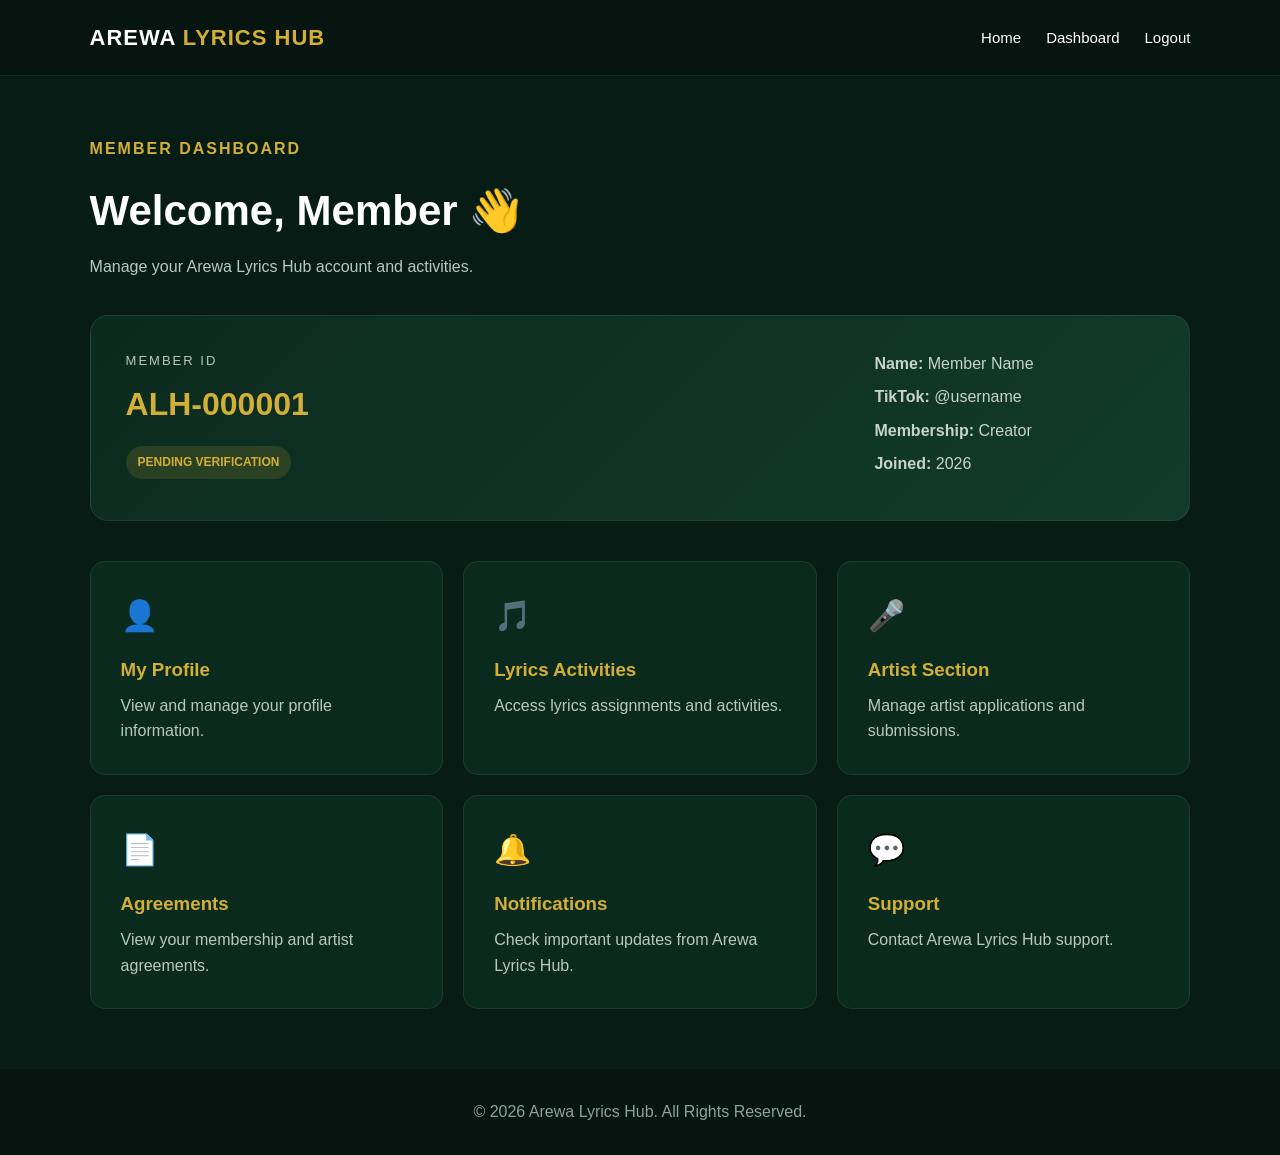
==== dashboard.html @ 9dd19de3 "Create dashboard.html for member dashboard layout This HTML file represents the structure of the mem" ====
<!DOCTYPE html>
<html lang="en">
<head>
    <meta charset="UTF-8">
    <meta name="viewport" content="width=device-width, initial-scale=1.0">
    <title>Dashboard | Arewa Lyrics Hub</title>
    <link rel="stylesheet" href="assets/css/style.css">
</head>

<body>

<header class="navbar">
    <div class="logo">AREWA <span>LYRICS HUB</span></div>

    <nav>
        <a href="index.html">Home</a>
        <a href="dashboard.html">Dashboard</a>
        <a href="login.html">Logout</a>
    </nav>
</header>

<main class="dashboard">

    <section class="dashboard-header">
        <div>
            <p class="tagline">MEMBER DASHBOARD</p>
            <h1>Welcome, Member 👋</h1>
            <p>Manage your Arewa Lyrics Hub account and activities.</p>
        </div>
    </section>

    <section class="member-card">

        <div class="member-info">
            <p>MEMBER ID</p>
            <h2>ALH-000001</h2>

            <span class="status">PENDING VERIFICATION</span>
        </div>

        <div class="member-details">
            <p><strong>Name:</strong> Member Name</p>
            <p><strong>TikTok:</strong> @username</p>
            <p><strong>Membership:</strong> Creator</p>
            <p><strong>Joined:</strong> 2026</p>
        </div>

    </section>

    <section class="dashboard-grid">

        <a href="#" class="dashboard-card">
            <div class="icon">👤</div>
            <h3>My Profile</h3>
            <p>View and manage your profile information.</p>
        </a>

        <a href="#" class="dashboard-card">
            <div class="icon">🎵</div>
            <h3>Lyrics Activities</h3>
            <p>Access lyrics assignments and activities.</p>
        </a>

        <a href="#" class="dashboard-card">
            <div class="icon">🎤</div>
            <h3>Artist Section</h3>
            <p>Manage artist applications and submissions.</p>
        </a>

        <a href="#" class="dashboard-card">
            <div class="icon">📄</div>
            <h3>Agreements</h3>
            <p>View your membership and artist agreements.</p>
        </a>

        <a href="#" class="dashboard-card">
            <div class="icon">🔔</div>
            <h3>Notifications</h3>
            <p>Check important updates from Arewa Lyrics Hub.</p>
        </a>

        <a href="#" class="dashboard-card">
            <div class="icon">💬</div>
            <h3>Support</h3>
            <p>Contact Arewa Lyrics Hub support.</p>
        </a>

    </section>

</main>

<footer>
    <p>© 2026 Arewa Lyrics Hub. All Rights Reserved.</p>
</footer>

</body>
</html>
---- assets/css/style.css ----
* {
    margin: 0;
    padding: 0;
    box-sizing: border-box;
}

html {
    scroll-behavior: smooth;
}

body {
    font-family: Arial, sans-serif;
    background: #071c14;
    color: #ffffff;
    line-height: 1.6;
}

/* NAVBAR */

.navbar {
    width: 100%;
    padding: 20px 7%;
    display: flex;
    justify-content: space-between;
    align-items: center;
    background: #06150f;
    border-bottom: 1px solid rgba(255,255,255,0.08);
    position: sticky;
    top: 0;
    z-index: 1000;
}

.logo {
    font-size: 22px;
    font-weight: 800;
    letter-spacing: 1px;
}

.logo span {
    color: #d4af37;
}

nav {
    display: flex;
    gap: 25px;
}

nav a {
    color: #ffffff;
    text-decoration: none;
    font-size: 15px;
    transition: 0.3s;
}

nav a:hover {
    color: #d4af37;
}

/* HERO */

.hero {
    min-height: 85vh;
    display: flex;
    align-items: center;
    padding: 80px 7%;
    background:
        linear-gradient(rgba(4,25,17,0.85), rgba(4,25,17,0.95)),
        radial-gradient(circle at top right, #145c3b, #071c14 55%);
}

.hero-content {
    max-width: 800px;
}

.tagline {
    color: #d4af37;
    font-weight: bold;
    letter-spacing: 2px;
    margin-bottom: 15px;
}

.hero h1 {
    font-size: clamp(42px, 7vw, 78px);
    line-height: 1.05;
    margin-bottom: 25px;
}

.hero h1 span {
    color: #d4af37;
}

.hero p {
    max-width: 650px;
    color: #c7d3ce;
    font-size: 18px;
}

.hero-buttons {
    display: flex;
    gap: 15px;
    margin-top: 35px;
    flex-wrap: wrap;
}

/* BUTTONS */

.btn {
    display: inline-block;
    padding: 14px 25px;
    border-radius: 8px;
    text-decoration: none;
    font-weight: bold;
    transition: 0.3s;
}

.primary {
    background: #d4af37;
    color: #071c14;
}

.primary:hover {
    transform: translateY(-3px);
    opacity: 0.9;
}

.secondary {
    border: 1px solid #d4af37;
    color: #ffffff;
}

.secondary:hover {
    background: #d4af37;
    color: #071c14;
}

/* SECTIONS */

.section {
    padding: 90px 7%;
    text-align: center;
}

.section h2,
.cta h2 {
    font-size: 38px;
    margin-bottom: 20px;
}

.section > p {
    max-width: 750px;
    margin: auto;
    color: #b9c8c1;
}

/* CARDS */

.cards {
    margin-top: 45px;
    display: grid;
    grid-template-columns: repeat(3, 1fr);
    gap: 20px;
}

.card {
    padding: 30px;
    background: #0b2a1e;
    border: 1px solid rgba(255,255,255,0.08);
    border-radius: 15px;
    text-align: left;
    transition: 0.3s;
}

.card:hover {
    transform: translateY(-7px);
    border-color: #d4af37;
}

.card h3 {
    color: #d4af37;
    margin-bottom: 10px;
}

.card p {
    color: #b9c8c1;
}

/* CTA */

.cta {
    padding: 90px 7%;
    text-align: center;
    background: #0b2a1e;
}

.cta p {
    color: #c7d3ce;
    margin-bottom: 30px;
}

/* FOOTER */

footer {
    padding: 30px 7%;
    text-align: center;
    background: #06150f;
    color: #8fa39a;
}

/* MOBILE */

@media (max-width: 800px) {

    .navbar {
        flex-direction: column;
        gap: 15px;
    }

    nav {
        gap: 15px;
        flex-wrap: wrap;
        justify-content: center;
    }

    .hero {
        min-height: 75vh;
        padding: 60px 7%;
    }

    .hero h1 {
        font-size: 45px;
    }

    .cards {
        grid-template-columns: 1fr;
    }

    .section h2,
    .cta h2 {
        font-size: 30px;
    }
  }
/* AUTH PAGES */

.auth-page {
    min-height: 80vh;
    padding: 70px 20px;
    display: flex;
    justify-content: center;
    align-items: center;
}

.auth-box {
    width: 100%;
    max-width: 500px;
    padding: 40px;
    background: #0b2a1e;
    border: 1px solid rgba(255,255,255,0.08);
    border-radius: 18px;
    box-shadow: 0 20px 60px rgba(0,0,0,0.25);
}

.auth-box h1 {
    font-size: 38px;
    margin-bottom: 10px;
}

.auth-box > p:not(.tagline) {
    color: #b9c8c1;
    margin-bottom: 25px;
}

.auth-box form {
    display: flex;
    flex-direction: column;
    gap: 10px;
}

.auth-box label {
    margin-top: 8px;
    font-weight: bold;
}

.auth-box input {
    width: 100%;
    padding: 14px;
    border-radius: 8px;
    border: 1px solid rgba(255,255,255,0.15);
    background: #06150f;
    color: white;
    outline: none;
}

.auth-box input:focus {
    border-color: #d4af37;
}

.auth-box button {
    border: none;
    cursor: pointer;
    margin-top: 15px;
    font-size: 16px;
}

.auth-link {
    text-align: center;
    margin-top: 25px;
}

.auth-link a {
    color: #d4af37;
    text-decoration: none;
    font-weight: bold;
}
/* DASHBOARD */

.dashboard {
    padding: 60px 7%;
    min-height: 80vh;
}

.dashboard-header {
    margin-bottom: 35px;
}

.dashboard-header h1 {
    font-size: 42px;
    margin-bottom: 10px;
}

.dashboard-header p:not(.tagline) {
    color: #b9c8c1;
}

/* MEMBER CARD */

.member-card {
    background: linear-gradient(135deg, #0b2a1e, #123b2b);
    padding: 35px;
    border-radius: 18px;
    display: flex;
    justify-content: space-between;
    gap: 30px;
    margin-bottom: 40px;
    border: 1px solid rgba(255,255,255,0.08);
}

.member-info p {
    color: #b9c8c1;
    font-size: 13px;
    letter-spacing: 2px;
}

.member-info h2 {
    color: #d4af37;
    font-size: 32px;
    margin: 8px 0 15px;
}

.status {
    display: inline-block;
    padding: 7px 12px;
    border-radius: 20px;
    background: rgba(212,175,55,0.15);
    color: #d4af37;
    font-size: 12px;
    font-weight: bold;
}

.member-details {
    min-width: 280px;
}

.member-details p {
    margin-bottom: 8px;
    color: #c7d3ce;
}

/* DASHBOARD CARDS */

.dashboard-grid {
    display: grid;
    grid-template-columns: repeat(3, 1fr);
    gap: 20px;
}

.dashboard-card {
    text-decoration: none;
    color: white;
    background: #0b2a1e;
    padding: 30px;
    border-radius: 15px;
    border: 1px solid rgba(255,255,255,0.08);
    transition: 0.3s;
}

.dashboard-card:hover {
    transform: translateY(-6px);
    border-color: #d4af37;
}

.dashboard-card .icon {
    font-size: 30px;
    margin-bottom: 15px;
}

.dashboard-card h3 {
    color: #d4af37;
    margin-bottom: 8px;
}

.dashboard-card p {
    color: #b9c8c1;
}

/* MOBILE */

@media (max-width: 800px) {

    .member-card {
        flex-direction: column;
    }

    .dashboard-grid {
        grid-template-columns: 1fr;
    }

    .dashboard-header h1 {
        font-size: 32px;
    }
}
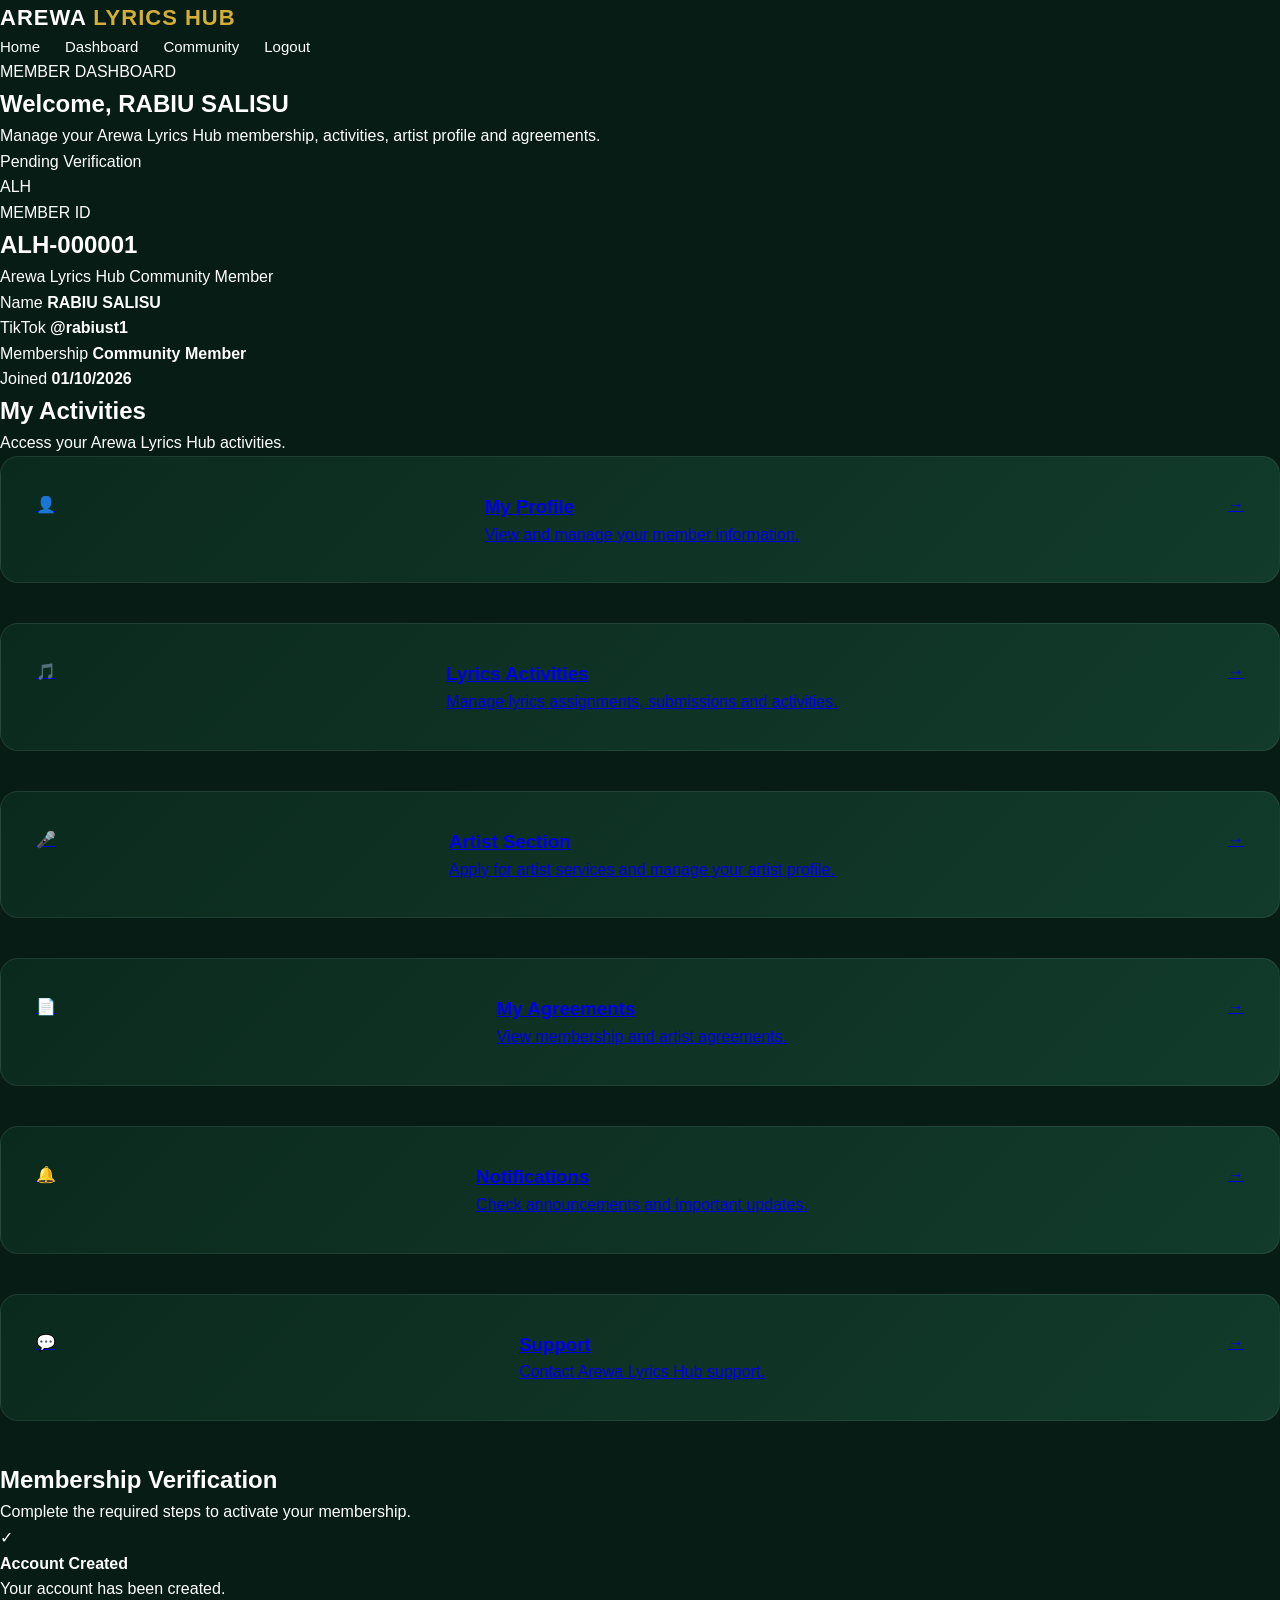
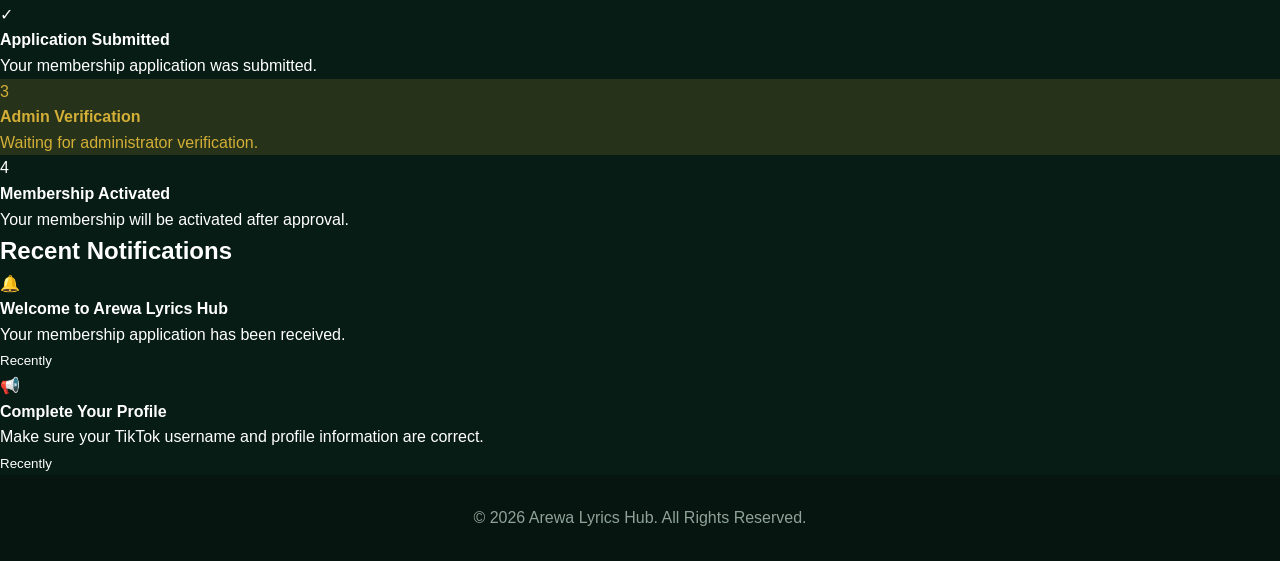
==== commit 90fc2e3a: "Update dashboard title and structure for members" ====
--- a/dashboard.html
+++ b/dashboard.html
@@ -3,95 +3,479 @@
 <head>
     <meta charset="UTF-8">
     <meta name="viewport" content="width=device-width, initial-scale=1.0">
-    <title>Dashboard | Arewa Lyrics Hub</title>
+
+    <title>Member Dashboard | Arewa Lyrics Hub</title>
+
     <link rel="stylesheet" href="assets/css/style.css">
 </head>
 
 <body>
 
-<header class="navbar">
-    <div class="logo">AREWA <span>LYRICS HUB</span></div>
-
-    <nav>
-        <a href="index.html">Home</a>
-        <a href="dashboard.html">Dashboard</a>
-        <a href="login.html">Logout</a>
-    </nav>
-</header>
-
-<main class="dashboard">
-
-    <section class="dashboard-header">
-        <div>
-            <p class="tagline">MEMBER DASHBOARD</p>
-            <h1>Welcome, Member 👋</h1>
-            <p>Manage your Arewa Lyrics Hub account and activities.</p>
+    <!-- HEADER -->
+    <header class="member-header">
+
+        <div class="container">
+
+            <div class="member-nav">
+
+                <div class="logo">
+                    AREWA <span>LYRICS HUB</span>
+                </div>
+
+                <nav>
+                    <a href="index.html">Home</a>
+                    <a href="dashboard.html" class="active">Dashboard</a>
+                    <a href="index.html">Community</a>
+                    <a href="login.html">Logout</a>
+                </nav>
+
+            </div>
+
         </div>
-    </section>
-
-    <section class="member-card">
-
-        <div class="member-info">
-            <p>MEMBER ID</p>
-            <h2>ALH-000001</h2>
-
-            <span class="status">PENDING VERIFICATION</span>
+
+    </header>
+
+
+    <!-- MAIN -->
+    <main class="member-dashboard">
+
+        <div class="container">
+
+            <!-- WELCOME -->
+            <section class="member-welcome">
+
+                <div>
+                    <p class="welcome-label">
+                        MEMBER DASHBOARD
+                    </p>
+
+                    <h1>
+                        Welcome, RABIU SALISU
+                    </h1>
+
+                    <p>
+                        Manage your Arewa Lyrics Hub membership,
+                        activities, artist profile and agreements.
+                    </p>
+                </div>
+
+                <div class="member-status">
+                    <span></span>
+                    Pending Verification
+                </div>
+
+            </section>
+
+
+            <!-- MEMBER ID CARD -->
+            <section class="member-profile-card">
+
+                <div class="profile-main">
+
+                    <div class="profile-icon">
+                        ALH
+                    </div>
+
+                    <div>
+
+                        <p class="profile-label">
+                            MEMBER ID
+                        </p>
+
+                        <h2>
+                            ALH-000001
+                        </h2>
+
+                        <p>
+                            Arewa Lyrics Hub Community Member
+                        </p>
+
+                    </div>
+
+                </div>
+
+
+                <div class="profile-details">
+
+                    <div>
+                        <span>Name</span>
+                        <strong>RABIU SALISU</strong>
+                    </div>
+
+                    <div>
+                        <span>TikTok</span>
+                        <strong>@rabiust1</strong>
+                    </div>
+
+                    <div>
+                        <span>Membership</span>
+                        <strong>Community Member</strong>
+                    </div>
+
+                    <div>
+                        <span>Joined</span>
+                        <strong>01/10/2026</strong>
+                    </div>
+
+                </div>
+
+            </section>
+
+
+            <!-- DASHBOARD CARDS -->
+            <section class="member-section">
+
+                <div class="member-section-title">
+
+                    <h2>
+                        My Activities
+                    </h2>
+
+                    <p>
+                        Access your Arewa Lyrics Hub activities.
+                    </p>
+
+                </div>
+
+
+                <div class="member-card-grid">
+
+
+                    <!-- PROFILE -->
+                    <a href="#profile" class="member-card">
+
+                        <div class="member-card-icon">
+                            👤
+                        </div>
+
+                        <div>
+                            <h3>
+                                My Profile
+                            </h3>
+
+                            <p>
+                                View and manage your member information.
+                            </p>
+                        </div>
+
+                        <span>
+                            →
+                        </span>
+
+                    </a>
+
+
+                    <!-- LYRICS -->
+                    <a href="#lyrics" class="member-card">
+
+                        <div class="member-card-icon">
+                            🎵
+                        </div>
+
+                        <div>
+                            <h3>
+                                Lyrics Activities
+                            </h3>
+
+                            <p>
+                                Manage lyrics assignments, submissions and activities.
+                            </p>
+                        </div>
+
+                        <span>
+                            →
+                        </span>
+
+                    </a>
+
+
+                    <!-- ARTIST -->
+                    <a href="#artist" class="member-card">
+
+                        <div class="member-card-icon">
+                            🎤
+                        </div>
+
+                        <div>
+                            <h3>
+                                Artist Section
+                            </h3>
+
+                            <p>
+                                Apply for artist services and manage your artist profile.
+                            </p>
+                        </div>
+
+                        <span>
+                            →
+                        </span>
+
+                    </a>
+
+
+                    <!-- AGREEMENTS -->
+                    <a href="#agreements" class="member-card">
+
+                        <div class="member-card-icon">
+                            📄
+                        </div>
+
+                        <div>
+                            <h3>
+                                My Agreements
+                            </h3>
+
+                            <p>
+                                View membership and artist agreements.
+                            </p>
+                        </div>
+
+                        <span>
+                            →
+                        </span>
+
+                    </a>
+
+
+                    <!-- NOTIFICATIONS -->
+                    <a href="#notifications" class="member-card">
+
+                        <div class="member-card-icon">
+                            🔔
+                        </div>
+
+                        <div>
+                            <h3>
+                                Notifications
+                            </h3>
+
+                            <p>
+                                Check announcements and important updates.
+                            </p>
+                        </div>
+
+                        <span>
+                            →
+                        </span>
+
+                    </a>
+
+
+                    <!-- SUPPORT -->
+                    <a href="#support" class="member-card">
+
+                        <div class="member-card-icon">
+                            💬
+                        </div>
+
+                        <div>
+                            <h3>
+                                Support
+                            </h3>
+
+                            <p>
+                                Contact Arewa Lyrics Hub support.
+                            </p>
+                        </div>
+
+                        <span>
+                            →
+                        </span>
+
+                    </a>
+
+                </div>
+
+            </section>
+
+
+            <!-- MEMBERSHIP PROGRESS -->
+            <section class="member-section">
+
+                <div class="member-section-title">
+
+                    <h2>
+                        Membership Verification
+                    </h2>
+
+                    <p>
+                        Complete the required steps to activate your membership.
+                    </p>
+
+                </div>
+
+
+                <div class="verification-card">
+
+                    <div class="verification-step completed">
+
+                        <div class="step-number">
+                            ✓
+                        </div>
+
+                        <div>
+                            <strong>
+                                Account Created
+                            </strong>
+
+                            <p>
+                                Your account has been created.
+                            </p>
+                        </div>
+
+                    </div>
+
+
+                    <div class="verification-line"></div>
+
+
+                    <div class="verification-step completed">
+
+                        <div class="step-number">
+                            ✓
+                        </div>
+
+                        <div>
+                            <strong>
+                                Application Submitted
+                            </strong>
+
+                            <p>
+                                Your membership application was submitted.
+                            </p>
+                        </div>
+
+                    </div>
+
+
+                    <div class="verification-line"></div>
+
+
+                    <div class="verification-step pending">
+
+                        <div class="step-number">
+                            3
+                        </div>
+
+                        <div>
+                            <strong>
+                                Admin Verification
+                            </strong>
+
+                            <p>
+                                Waiting for administrator verification.
+                            </p>
+                        </div>
+
+                    </div>
+
+
+                    <div class="verification-line"></div>
+
+
+                    <div class="verification-step">
+
+                        <div class="step-number">
+                            4
+                        </div>
+
+                        <div>
+                            <strong>
+                                Membership Activated
+                            </strong>
+
+                            <p>
+                                Your membership will be activated after approval.
+                            </p>
+                        </div>
+
+                    </div>
+
+                </div>
+
+            </section>
+
+
+            <!-- NOTIFICATIONS -->
+            <section class="member-section">
+
+                <div class="member-section-title">
+
+                    <h2>
+                        Recent Notifications
+                    </h2>
+
+                </div>
+
+
+                <div class="member-notification">
+
+                    <div class="notification-icon">
+                        🔔
+                    </div>
+
+                    <div>
+
+                        <strong>
+                            Welcome to Arewa Lyrics Hub
+                        </strong>
+
+                        <p>
+                            Your membership application has been received.
+                        </p>
+
+                        <small>
+                            Recently
+                        </small>
+
+                    </div>
+
+                </div>
+
+
+                <div class="member-notification">
+
+                    <div class="notification-icon">
+                        📢
+                    </div>
+
+                    <div>
+
+                        <strong>
+                            Complete Your Profile
+                        </strong>
+
+                        <p>
+                            Make sure your TikTok username and profile information are correct.
+                        </p>
+
+                        <small>
+                            Recently
+                        </small>
+
+                    </div>
+
+                </div>
+
+            </section>
+
         </div>
 
-        <div class="member-details">
-            <p><strong>Name:</strong> Member Name</p>
-            <p><strong>TikTok:</strong> @username</p>
-            <p><strong>Membership:</strong> Creator</p>
-            <p><strong>Joined:</strong> 2026</p>
+    </main>
+
+
+    <!-- FOOTER -->
+    <footer class="footer">
+
+        <div class="container">
+
+            <p>
+                © 2026 Arewa Lyrics Hub. All Rights Reserved.
+            </p>
+
         </div>
 
-    </section>
-
-    <section class="dashboard-grid">
-
-        <a href="#" class="dashboard-card">
-            <div class="icon">👤</div>
-            <h3>My Profile</h3>
-            <p>View and manage your profile information.</p>
-        </a>
-
-        <a href="#" class="dashboard-card">
-            <div class="icon">🎵</div>
-            <h3>Lyrics Activities</h3>
-            <p>Access lyrics assignments and activities.</p>
-        </a>
-
-        <a href="#" class="dashboard-card">
-            <div class="icon">🎤</div>
-            <h3>Artist Section</h3>
-            <p>Manage artist applications and submissions.</p>
-        </a>
-
-        <a href="#" class="dashboard-card">
-            <div class="icon">📄</div>
-            <h3>Agreements</h3>
-            <p>View your membership and artist agreements.</p>
-        </a>
-
-        <a href="#" class="dashboard-card">
-            <div class="icon">🔔</div>
-            <h3>Notifications</h3>
-            <p>Check important updates from Arewa Lyrics Hub.</p>
-        </a>
-
-        <a href="#" class="dashboard-card">
-            <div class="icon">💬</div>
-            <h3>Support</h3>
-            <p>Contact Arewa Lyrics Hub support.</p>
-        </a>
-
-    </section>
-
-</main>
-
-<footer>
-    <p>© 2026 Arewa Lyrics Hub. All Rights Reserved.</p>
-</footer>
+    </footer>
 
 </body>
 </html>
--- a/assets/css/style.css
+++ b/assets/css/style.css
@@ -428,3 +428,788 @@
         font-size: 32px;
     }
 }
+/* MEMBERS MANAGEMENT */
+
+.member-tools {
+    display: flex;
+    gap: 12px;
+    margin-bottom: 30px;
+    flex-wrap: wrap;
+}
+
+.member-tools input {
+    flex: 1;
+    min-width: 250px;
+    padding: 14px;
+    border-radius: 8px;
+    border: 1px solid rgba(255,255,255,0.15);
+    background: #06150f;
+    color: white;
+    outline: none;
+}
+
+.member-tools input:focus {
+    border-color: #d4af37;
+}
+
+.members-table {
+    width: 100%;
+    overflow-x: auto;
+    background: #0b2a1e;
+    border-radius: 15px;
+    border: 1px solid rgba(255,255,255,0.08);
+}
+
+.members-table table {
+    width: 100%;
+    min-width: 900px;
+    border-collapse: collapse;
+}
+
+.members-table th,
+.members-table td {
+    padding: 18px;
+    text-align: left;
+    border-bottom: 1px solid rgba(255,255,255,0.08);
+}
+
+.members-table th {
+    color: #d4af37;
+    font-size: 14px;
+}
+
+.members-table td {
+    color: #c7d3ce;
+}
+
+.table-status {
+    display: inline-block;
+    padding: 5px 10px;
+    border-radius: 20px;
+    font-size: 12px;
+    font-weight: bold;
+}
+
+.pending {
+    background: rgba(212,175,55,0.15);
+    color: #d4af37;
+}
+
+.verified {
+    background: rgba(0,180,100,0.15);
+    color: #4ddc91;
+}
+
+.small-btn {
+    padding: 7px 14px;
+    border: 1px solid #d4af37;
+    border-radius: 6px;
+    background: transparent;
+    color: #d4af37;
+    cursor: pointer;
+}
+
+.small-btn:hover {
+    background: #d4af37;
+    color: #071c14;
+}
+/* ARTIST MANAGEMENT */
+
+.artist-types {
+    display: grid;
+    grid-template-columns: repeat(3, 1fr);
+    gap: 20px;
+    margin-bottom: 40px;
+}
+
+.artist-type-card {
+    background: #0b2a1e;
+    padding: 25px;
+    border-radius: 15px;
+    border: 1px solid rgba(255,255,255,0.08);
+}
+
+.artist-type-card span {
+    display: inline-block;
+    color: #d4af37;
+    font-size: 13px;
+    font-weight: bold;
+    letter-spacing: 1px;
+    margin-bottom: 12px;
+}
+
+.artist-type-card h3 {
+    margin-bottom: 10px;
+}
+
+.artist-type-card p {
+    color: #b9c8c1;
+}
+
+@media (max-width: 800px) {
+
+    .artist-types {
+        grid-template-columns: 1fr;
+    }
+
+}
+/* =========================================
+   AREWA LYRICS HUB
+   ADMIN PANEL STYLES
+========================================= */
+
+
+/* ADMIN HEADER */
+.admin-header {
+    background: #063d2b;
+    border-bottom: 1px solid rgba(255, 193, 7, 0.25);
+    position: sticky;
+    top: 0;
+    z-index: 1000;
+}
+
+.admin-nav {
+    min-height: 75px;
+    display: flex;
+    align-items: center;
+    justify-content: space-between;
+    gap: 20px;
+}
+
+.admin-nav .logo {
+    color: #ffffff;
+    font-size: 20px;
+    font-weight: 800;
+    letter-spacing: 1px;
+}
+
+.admin-nav .logo span {
+    color: #f4c430;
+}
+
+.admin-title {
+    color: #f4c430;
+    font-size: 14px;
+    font-weight: 700;
+    letter-spacing: 1.5px;
+}
+
+.admin-home {
+    color: #ffffff;
+    text-decoration: none;
+    border: 1px solid rgba(255,255,255,0.25);
+    padding: 9px 16px;
+    border-radius: 7px;
+    transition: 0.3s;
+}
+
+.admin-home:hover {
+    background: #f4c430;
+    color: #063d2b;
+}
+
+
+/* ADMIN DASHBOARD */
+.admin-dashboard {
+    padding: 45px 0 70px;
+    min-height: 80vh;
+}
+
+
+/* WELCOME */
+.admin-welcome {
+    display: flex;
+    justify-content: space-between;
+    align-items: center;
+    gap: 25px;
+    margin-bottom: 35px;
+}
+
+.admin-welcome h1 {
+    margin: 0 0 8px;
+    font-size: 32px;
+    color: #ffffff;
+}
+
+.admin-welcome p {
+    margin: 0;
+    color: #b8c9c1;
+    line-height: 1.6;
+}
+
+
+/* ADMIN STATUS */
+.admin-status {
+    display: flex;
+    align-items: center;
+    gap: 8px;
+    color: #ffffff;
+    background: rgba(255,255,255,0.06);
+    padding: 10px 15px;
+    border-radius: 20px;
+    font-size: 13px;
+}
+
+.admin-status span {
+    width: 9px;
+    height: 9px;
+    background: #25c76f;
+    border-radius: 50%;
+    display: inline-block;
+}
+
+
+/* BUTTONS */
+.admin-btn {
+    display: inline-block;
+    background: #f4c430;
+    color: #063d2b;
+    border: none;
+    padding: 11px 18px;
+    border-radius: 7px;
+    font-weight: 700;
+    text-decoration: none;
+    cursor: pointer;
+    transition: 0.3s;
+}
+
+.admin-btn:hover {
+    transform: translateY(-2px);
+    opacity: 0.9;
+}
+
+.secondary-btn {
+    display: inline-block;
+    background: transparent;
+    color: #ffffff;
+    border: 1px solid rgba(255,255,255,0.25);
+    padding: 11px 18px;
+    border-radius: 7px;
+    font-weight: 600;
+    cursor: pointer;
+}
+
+.danger-btn {
+    background: #b42318;
+    color: #ffffff;
+    border: none;
+    padding: 10px 17px;
+    border-radius: 7px;
+    cursor: pointer;
+    font-weight: 700;
+}
+
+
+/* STATISTICS */
+.admin-stats {
+    display: grid;
+    grid-template-columns: repeat(4, 1fr);
+    gap: 20px;
+    margin-bottom: 45px;
+}
+
+.admin-stat-card {
+    background: #0a4b35;
+    border: 1px solid rgba(255,255,255,0.08);
+    border-radius: 12px;
+    padding: 22px;
+    display: flex;
+    align-items: center;
+    gap: 16px;
+    transition: 0.3s;
+}
+
+.admin-stat-card:hover {
+    transform: translateY(-3px);
+    border-color: rgba(244,196,48,0.35);
+}
+
+.stat-icon {
+    width: 50px;
+    height: 50px;
+    border-radius: 10px;
+    background: rgba(244,196,48,0.12);
+    display: flex;
+    align-items: center;
+    justify-content: center;
+    font-size: 23px;
+}
+
+.admin-stat-card h3 {
+    margin: 0 0 5px;
+    color: #ffffff;
+    font-size: 25px;
+}
+
+.admin-stat-card p {
+    margin: 0;
+    color: #b8c9c1;
+    font-size: 13px;
+}
+
+
+/* ADMIN SECTION */
+.admin-section {
+    margin-bottom: 45px;
+}
+
+.section-heading {
+    display: flex;
+    justify-content: space-between;
+    align-items: center;
+    margin-bottom: 20px;
+}
+
+.section-heading h2 {
+    color: #ffffff;
+    margin: 0 0 6px;
+    font-size: 22px;
+}
+
+.section-heading p {
+    margin: 0;
+    color: #aebeb7;
+    font-size: 14px;
+}
+
+
+/* MANAGEMENT GRID */
+.admin-management-grid {
+    display: grid;
+    grid-template-columns: repeat(3, 1fr);
+    gap: 20px;
+}
+
+.admin-management-card {
+    position: relative;
+    display: flex;
+    align-items: flex-start;
+    gap: 15px;
+    padding: 22px;
+    background: #0a4b35;
+    border: 1px solid rgba(255,255,255,0.08);
+    border-radius: 12px;
+    color: #ffffff;
+    text-decoration: none;
+    transition: 0.3s;
+}
+
+.admin-management-card:hover {
+    transform: translateY(-4px);
+    border-color: rgba(244,196,48,0.4);
+}
+
+.management-icon {
+    min-width: 48px;
+    height: 48px;
+    background: rgba(244,196,48,0.12);
+    border-radius: 10px;
+    display: flex;
+    align-items: center;
+    justify-content: center;
+    font-size: 22px;
+}
+
+.admin-management-card h3 {
+    margin: 0 0 7px;
+    font-size: 17px;
+}
+
+.admin-management-card p {
+    margin: 0;
+    color: #b8c9c1;
+    line-height: 1.5;
+    font-size: 13px;
+}
+
+.management-arrow {
+    position: absolute;
+    right: 18px;
+    bottom: 17px;
+    color: #f4c430;
+    font-size: 20px;
+}
+
+
+/* QUICK ACTIONS */
+.quick-actions {
+    display: flex;
+    flex-wrap: wrap;
+    gap: 12px;
+}
+
+.quick-action {
+    background: #0a4b35;
+    border: 1px solid rgba(255,255,255,0.1);
+    color: #ffffff;
+    text-decoration: none;
+    padding: 12px 18px;
+    border-radius: 7px;
+    transition: 0.3s;
+}
+
+.quick-action:hover {
+    background: #f4c430;
+    color: #063d2b;
+}
+
+
+/* TABLE */
+.admin-table-container {
+    width: 100%;
+    overflow-x: auto;
+    background: #0a4b35;
+    border-radius: 12px;
+    border: 1px solid rgba(255,255,255,0.08);
+}
+
+.admin-table {
+    width: 100%;
+    border-collapse: collapse;
+    min-width: 900px;
+}
+
+.admin-table th {
+    background: #063d2b;
+    color: #f4c430;
+    padding: 15px;
+    text-align: left;
+    font-size: 13px;
+    white-space: nowrap;
+}
+
+.admin-table td {
+    padding: 15px;
+    color: #e8efec;
+    border-top: 1px solid rgba(255,255,255,0.07);
+    font-size: 13px;
+    white-space: nowrap;
+}
+
+.admin-table tr:hover td {
+    background: rgba(255,255,255,0.025);
+}
+
+.table-btn {
+    color: #f4c430;
+    text-decoration: none;
+    font-weight: 700;
+}
+
+
+/* STATUS */
+.status {
+    display: inline-block;
+    padding: 5px 10px;
+    border-radius: 20px;
+    font-size: 11px;
+    font-weight: 700;
+}
+
+.status.active {
+    background: rgba(37,199,111,0.12);
+    color: #55db8e;
+}
+
+.status.pending {
+    background: rgba(244,196,48,0.12);
+    color: #f4c430;
+}
+
+.status.expired {
+    background: rgba(180,35,24,0.15);
+    color: #ff7166;
+}
+
+
+/* SEARCH */
+.admin-search {
+    display: flex;
+    gap: 10px;
+    margin-bottom: 20px;
+}
+
+.admin-search input {
+    flex: 1;
+    min-width: 0;
+    padding: 13px 15px;
+    border-radius: 7px;
+    border: 1px solid rgba(255,255,255,0.15);
+    background: #073f2d;
+    color: #ffffff;
+    outline: none;
+}
+
+.admin-search input::placeholder {
+    color: #8fa59b;
+}
+
+.admin-search button {
+    background: #f4c430;
+    color: #063d2b;
+    border: none;
+    border-radius: 7px;
+    padding: 0 20px;
+    font-weight: 700;
+    cursor: pointer;
+}
+
+
+/* ACTIVITY */
+.activity-box {
+    background: #0a4b35;
+    border: 1px solid rgba(255,255,255,0.08);
+    border-radius: 12px;
+    padding: 25px;
+}
+
+.empty-activity {
+    text-align: center;
+    padding: 35px 15px;
+}
+
+.empty-icon {
+    font-size: 35px;
+    margin-bottom: 12px;
+}
+
+.empty-activity h3 {
+    color: #ffffff;
+    margin-bottom: 8px;
+}
+
+.empty-activity p {
+    color: #9eb1a8;
+    max-width: 500px;
+    margin: auto;
+    line-height: 1.6;
+}
+
+
+/* FORMS */
+.notification-form,
+.settings-card {
+    background: #0a4b35;
+    border: 1px solid rgba(255,255,255,0.08);
+    border-radius: 12px;
+    padding: 25px;
+}
+
+.form-group {
+    margin-bottom: 20px;
+}
+
+.form-group label {
+    display: block;
+    color: #ffffff;
+    margin-bottom: 8px;
+    font-size: 14px;
+    font-weight: 600;
+}
+
+.form-group input,
+.form-group select,
+.form-group textarea {
+    width: 100%;
+    box-sizing: border-box;
+    padding: 13px 14px;
+    background: #063d2b;
+    border: 1px solid rgba(255,255,255,0.14);
+    border-radius: 7px;
+    color: #ffffff;
+    outline: none;
+    font-family: inherit;
+}
+
+.form-group textarea {
+    resize: vertical;
+}
+
+.form-group input:focus,
+.form-group select:focus,
+.form-group textarea:focus {
+    border-color: #f4c430;
+}
+
+.form-group small {
+    display: block;
+    color: #91a79c;
+    margin-top: 7px;
+    font-size: 12px;
+}
+
+.notification-actions {
+    display: flex;
+    gap: 10px;
+    flex-wrap: wrap;
+}
+
+
+/* SETTINGS */
+.setting-row,
+.setting-toggle {
+    display: flex;
+    align-items: center;
+    justify-content: space-between;
+    gap: 20px;
+    padding: 18px 0;
+    border-bottom: 1px solid rgba(255,255,255,0.08);
+}
+
+.setting-row:last-of-type,
+.setting-toggle:last-of-type {
+    border-bottom: none;
+}
+
+.setting-row strong,
+.setting-toggle strong {
+    color: #ffffff;
+}
+
+.setting-row p,
+.setting-toggle p {
+    margin: 5px 0 0;
+    color: #9eb1a8;
+    font-size: 13px;
+}
+
+.setting-value {
+    color: #f4c430;
+    font-weight: 700;
+}
+
+
+/* DANGER ZONE */
+.danger-zone {
+    display: flex;
+    align-items: center;
+    justify-content: space-between;
+    gap: 20px;
+    padding: 22px;
+    background: rgba(180,35,24,0.08);
+    border: 1px solid rgba(180,35,24,0.3);
+    border-radius: 12px;
+}
+
+.danger-zone strong {
+    color: #ff7166;
+}
+
+.danger-zone p {
+    color: #b8c1bd;
+    font-size: 13px;
+    line-height: 1.5;
+}
+
+
+/* AGREEMENT RULES */
+.agreement-rules > div {
+    display: flex;
+    justify-content: space-between;
+    align-items: center;
+    gap: 20px;
+    padding: 15px 0;
+    border-bottom: 1px solid rgba(255,255,255,0.08);
+}
+
+.agreement-rules > div:last-child {
+    border-bottom: none;
+}
+
+.agreement-rules strong {
+    color: #f4c430;
+}
+
+.agreement-rules span {
+    color: #c0cec8;
+    font-size: 13px;
+}
+
+
+/* MOBILE */
+@media (max-width: 900px) {
+
+    .admin-stats {
+        grid-template-columns: repeat(2, 1fr);
+    }
+
+    .admin-management-grid {
+        grid-template-columns: repeat(2, 1fr);
+    }
+
+}
+
+
+@media (max-width: 650px) {
+
+    .admin-nav {
+        min-height: 65px;
+        flex-wrap: wrap;
+        padding: 10px 0;
+    }
+
+    .admin-title {
+        display: none;
+    }
+
+    .admin-nav .logo {
+        font-size: 16px;
+    }
+
+    .admin-home {
+        font-size: 12px;
+        padding: 7px 11px;
+    }
+
+    .admin-dashboard {
+        padding: 30px 0 50px;
+    }
+
+    .admin-welcome {
+        flex-direction: column;
+        align-items: flex-start;
+    }
+
+    .admin-welcome h1 {
+        font-size: 26px;
+    }
+
+    .admin-stats {
+        grid-template-columns: 1fr;
+    }
+
+    .admin-management-grid {
+        grid-template-columns: 1fr;
+    }
+
+    .admin-search {
+        flex-direction: column;
+    }
+
+    .admin-search button {
+        padding: 12px;
+    }
+
+    .notification-form,
+    .settings-card,
+    .activity-box {
+        padding: 18px;
+    }
+
+    .setting-row,
+    .setting-toggle {
+        align-items: flex-start;
+    }
+
+    .danger-zone {
+        flex-direction: column;
+        align-items: flex-start;
+    }
+
+    .agreement-rules > div {
+        flex-direction: column;
+        align-items: flex-start;
+        gap: 6px;
+    }
+
+    }
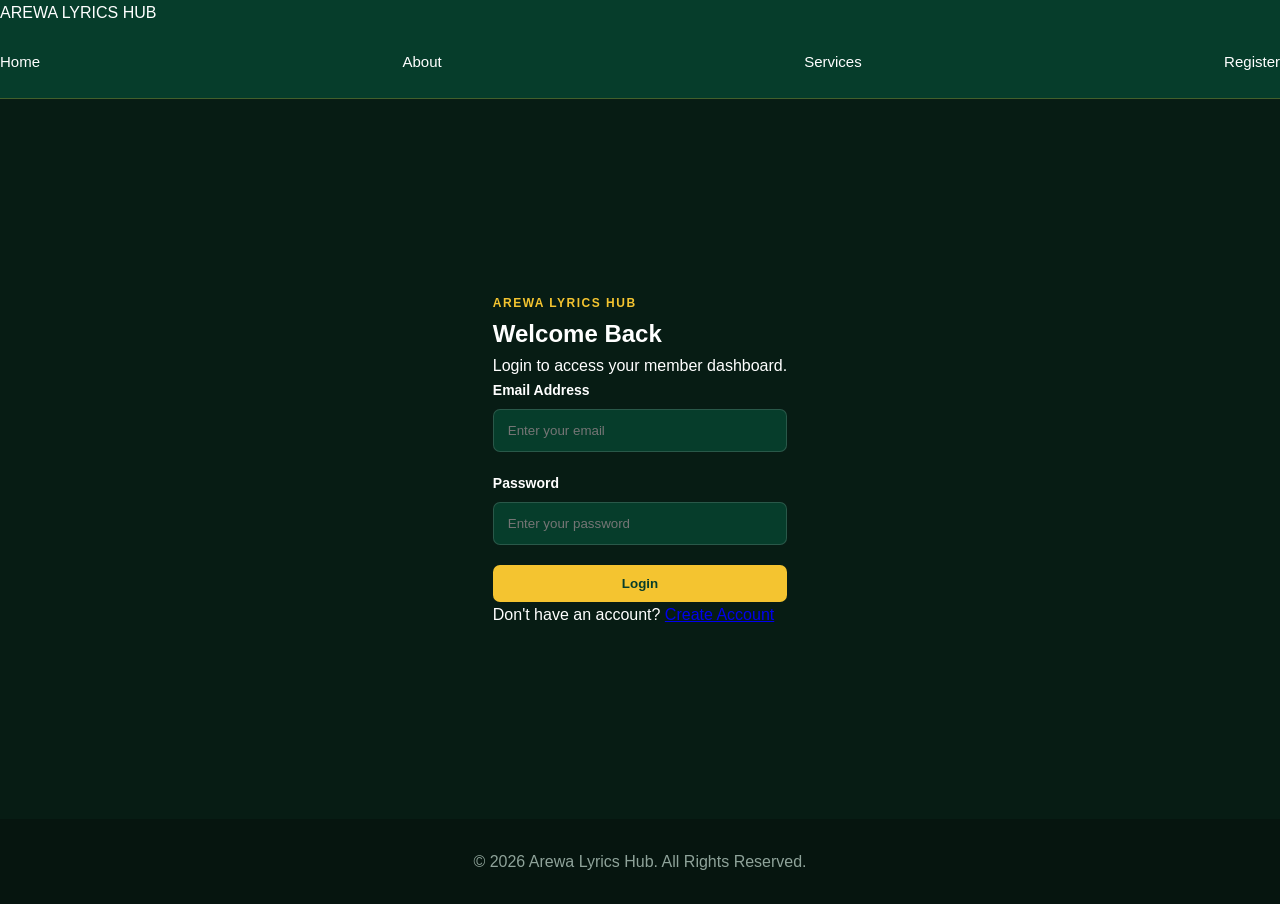
==== commit 27010906: "Refactor dashboard layout and update content" ====
--- a/dashboard.html
+++ b/dashboard.html
@@ -11,471 +11,600 @@
 
 <body>
 
-    <!-- HEADER -->
-    <header class="member-header">
-
-        <div class="container">
-
-            <div class="member-nav">
-
-                <div class="logo">
-                    AREWA <span>LYRICS HUB</span>
-                </div>
-
-                <nav>
-                    <a href="index.html">Home</a>
-                    <a href="dashboard.html" class="active">Dashboard</a>
-                    <a href="index.html">Community</a>
-                    <a href="login.html">Logout</a>
-                </nav>
-
-            </div>
-
-        </div>
-
-    </header>
-
-
-    <!-- MAIN -->
-    <main class="member-dashboard">
-
-        <div class="container">
-
-            <!-- WELCOME -->
-            <section class="member-welcome">
+<header class="member-header">
+
+    <div class="member-logo">
+        AREWA <span>LYRICS HUB</span>
+    </div>
+
+    <nav class="member-nav">
+        <a href="index.html">Home</a>
+        <a href="dashboard.html" class="active">Dashboard</a>
+        <a href="profile.html">Profile</a>
+        <a href="index.html#community">Community</a>
+        <a href="#" id="logoutBtn">Logout</a>
+    </nav>
+
+</header>
+
+
+<main class="member-dashboard">
+
+    <!-- Welcome -->
+    <section class="member-welcome">
+
+        <div>
+
+            <span class="welcome-label">
+                MEMBER DASHBOARD
+            </span>
+
+            <h1>
+                Welcome, <span id="memberName">Member</span> 👋
+            </h1>
+
+            <p>
+                Manage your Arewa Lyrics Hub membership and activities.
+            </p>
+
+        </div>
+
+
+        <div class="member-status">
+
+            <span class="status-dot"></span>
+
+            <span id="memberStatus">
+                Pending Verification
+            </span>
+
+        </div>
+
+    </section>
+
+
+    <!-- Member Profile -->
+    <section class="member-profile-card">
+
+        <div class="profile-main">
+
+            <div class="profile-icon" id="profileInitials">
+                RS
+            </div>
+
+
+            <div class="profile-details">
+
+                <span class="profile-label">
+                    MEMBER ID
+                </span>
+
+                <h2 id="memberId">
+                    ALH-000001
+                </h2>
+
+                <p id="memberTikTok">
+                    @username
+                </p>
+
+            </div>
+
+        </div>
+
+
+        <div class="profile-details">
+
+            <span class="profile-label">
+                MEMBERSHIP
+            </span>
+
+            <h3 id="membershipType">
+                Community Member
+            </h3>
+
+        </div>
+
+    </section>
+
+
+    <!-- Member Information -->
+    <section class="member-section">
+
+        <div class="member-section-title">
+
+            <h2>My Information</h2>
+
+            <p>
+                Your current membership information.
+            </p>
+
+        </div>
+
+
+        <div class="member-card-grid">
+
+            <div class="member-card">
+
+                <div class="member-card-icon">
+                    👤
+                </div>
+
+                <span class="profile-label">
+                    FULL NAME
+                </span>
+
+                <h3 id="infoName">
+                    Member
+                </h3>
+
+            </div>
+
+
+            <div class="member-card">
+
+                <div class="member-card-icon">
+                    ✉
+                </div>
+
+                <span class="profile-label">
+                    EMAIL
+                </span>
+
+                <h3 id="infoEmail">
+                    —
+                </h3>
+
+            </div>
+
+
+            <div class="member-card">
+
+                <div class="member-card-icon">
+                    ☎
+                </div>
+
+                <span class="profile-label">
+                    PHONE
+                </span>
+
+                <h3 id="infoPhone">
+                    —
+                </h3>
+
+            </div>
+
+
+            <div class="member-card">
+
+                <div class="member-card-icon">
+                    ♪
+                </div>
+
+                <span class="profile-label">
+                    TIKTOK
+                </span>
+
+                <h3 id="infoTikTok">
+                    —
+                </h3>
+
+            </div>
+
+        </div>
+
+    </section>
+
+
+    <!-- Activities -->
+    <section class="member-section">
+
+        <div class="member-section-title">
+
+            <h2>My Activities</h2>
+
+            <p>
+                Access your community activities and services.
+            </p>
+
+        </div>
+
+
+        <div class="member-card-grid">
+
+            <a href="profile.html" class="member-card">
+
+                <div class="member-card-icon">
+                    👤
+                </div>
+
+                <span class="profile-label">
+                    PROFILE
+                </span>
+
+                <h3>
+                    My Profile
+                </h3>
+
+            </a>
+
+
+            <div class="member-card">
+
+                <div class="member-card-icon">
+                    ♪
+                </div>
+
+                <span class="profile-label">
+                    LYRICS
+                </span>
+
+                <h3>
+                    Lyrics Activities
+                </h3>
+
+            </div>
+
+
+            <div class="member-card">
+
+                <div class="member-card-icon">
+                    ★
+                </div>
+
+                <span class="profile-label">
+                    ARTIST
+                </span>
+
+                <h3>
+                    Artist Section
+                </h3>
+
+            </div>
+
+
+            <div class="member-card">
+
+                <div class="member-card-icon">
+                    📄
+                </div>
+
+                <span class="profile-label">
+                    AGREEMENTS
+                </span>
+
+                <h3>
+                    My Agreements
+                </h3>
+
+            </div>
+
+
+            <div class="member-card">
+
+                <div class="member-card-icon">
+                    🔔
+                </div>
+
+                <span class="profile-label">
+                    NOTIFICATIONS
+                </span>
+
+                <h3>
+                    Notifications
+                </h3>
+
+            </div>
+
+
+            <div class="member-card">
+
+                <div class="member-card-icon">
+                    ?
+                </div>
+
+                <span class="profile-label">
+                    SUPPORT
+                </span>
+
+                <h3>
+                    Member Support
+                </h3>
+
+            </div>
+
+        </div>
+
+    </section>
+
+
+    <!-- Verification -->
+    <section class="member-section">
+
+        <div class="member-section-title">
+
+            <h2>Membership Verification</h2>
+
+            <p>
+                Track your membership application progress.
+            </p>
+
+        </div>
+
+
+        <div class="verification-card">
+
+            <div class="verification-step">
+
+                <div class="step-number">
+                    ✓
+                </div>
 
                 <div>
-                    <p class="welcome-label">
-                        MEMBER DASHBOARD
+                    <strong>Account Created</strong>
+                    <p>Completed</p>
+                </div>
+
+            </div>
+
+
+            <div class="verification-line"></div>
+
+
+            <div class="verification-step">
+
+                <div class="step-number">
+                    ✓
+                </div>
+
+                <div>
+                    <strong>Application Submitted</strong>
+                    <p>Completed</p>
+                </div>
+
+            </div>
+
+
+            <div class="verification-line"></div>
+
+
+            <div class="verification-step">
+
+                <div class="step-number">
+                    3
+                </div>
+
+                <div>
+                    <strong>Admin Verification</strong>
+                    <p id="verificationStatus">
+                        Pending
                     </p>
-
-                    <h1>
-                        Welcome, RABIU SALISU
-                    </h1>
-
-                    <p>
-                        Manage your Arewa Lyrics Hub membership,
-                        activities, artist profile and agreements.
-                    </p>
-                </div>
-
-                <div class="member-status">
-                    <span></span>
-                    Pending Verification
-                </div>
-
-            </section>
-
-
-            <!-- MEMBER ID CARD -->
-            <section class="member-profile-card">
-
-                <div class="profile-main">
-
-                    <div class="profile-icon">
-                        ALH
-                    </div>
-
-                    <div>
-
-                        <p class="profile-label">
-                            MEMBER ID
-                        </p>
-
-                        <h2>
-                            ALH-000001
-                        </h2>
-
-                        <p>
-                            Arewa Lyrics Hub Community Member
-                        </p>
-
-                    </div>
-
-                </div>
-
-
-                <div class="profile-details">
-
-                    <div>
-                        <span>Name</span>
-                        <strong>RABIU SALISU</strong>
-                    </div>
-
-                    <div>
-                        <span>TikTok</span>
-                        <strong>@rabiust1</strong>
-                    </div>
-
-                    <div>
-                        <span>Membership</span>
-                        <strong>Community Member</strong>
-                    </div>
-
-                    <div>
-                        <span>Joined</span>
-                        <strong>01/10/2026</strong>
-                    </div>
-
-                </div>
-
-            </section>
-
-
-            <!-- DASHBOARD CARDS -->
-            <section class="member-section">
-
-                <div class="member-section-title">
-
-                    <h2>
-                        My Activities
-                    </h2>
-
-                    <p>
-                        Access your Arewa Lyrics Hub activities.
-                    </p>
-
-                </div>
-
-
-                <div class="member-card-grid">
-
-
-                    <!-- PROFILE -->
-                    <a href="#profile" class="member-card">
-
-                        <div class="member-card-icon">
-                            👤
-                        </div>
-
-                        <div>
-                            <h3>
-                                My Profile
-                            </h3>
-
-                            <p>
-                                View and manage your member information.
-                            </p>
-                        </div>
-
-                        <span>
-                            →
-                        </span>
-
-                    </a>
-
-
-                    <!-- LYRICS -->
-                    <a href="#lyrics" class="member-card">
-
-                        <div class="member-card-icon">
-                            🎵
-                        </div>
-
-                        <div>
-                            <h3>
-                                Lyrics Activities
-                            </h3>
-
-                            <p>
-                                Manage lyrics assignments, submissions and activities.
-                            </p>
-                        </div>
-
-                        <span>
-                            →
-                        </span>
-
-                    </a>
-
-
-                    <!-- ARTIST -->
-                    <a href="#artist" class="member-card">
-
-                        <div class="member-card-icon">
-                            🎤
-                        </div>
-
-                        <div>
-                            <h3>
-                                Artist Section
-                            </h3>
-
-                            <p>
-                                Apply for artist services and manage your artist profile.
-                            </p>
-                        </div>
-
-                        <span>
-                            →
-                        </span>
-
-                    </a>
-
-
-                    <!-- AGREEMENTS -->
-                    <a href="#agreements" class="member-card">
-
-                        <div class="member-card-icon">
-                            📄
-                        </div>
-
-                        <div>
-                            <h3>
-                                My Agreements
-                            </h3>
-
-                            <p>
-                                View membership and artist agreements.
-                            </p>
-                        </div>
-
-                        <span>
-                            →
-                        </span>
-
-                    </a>
-
-
-                    <!-- NOTIFICATIONS -->
-                    <a href="#notifications" class="member-card">
-
-                        <div class="member-card-icon">
-                            🔔
-                        </div>
-
-                        <div>
-                            <h3>
-                                Notifications
-                            </h3>
-
-                            <p>
-                                Check announcements and important updates.
-                            </p>
-                        </div>
-
-                        <span>
-                            →
-                        </span>
-
-                    </a>
-
-
-                    <!-- SUPPORT -->
-                    <a href="#support" class="member-card">
-
-                        <div class="member-card-icon">
-                            💬
-                        </div>
-
-                        <div>
-                            <h3>
-                                Support
-                            </h3>
-
-                            <p>
-                                Contact Arewa Lyrics Hub support.
-                            </p>
-                        </div>
-
-                        <span>
-                            →
-                        </span>
-
-                    </a>
-
-                </div>
-
-            </section>
-
-
-            <!-- MEMBERSHIP PROGRESS -->
-            <section class="member-section">
-
-                <div class="member-section-title">
-
-                    <h2>
-                        Membership Verification
-                    </h2>
-
-                    <p>
-                        Complete the required steps to activate your membership.
-                    </p>
-
-                </div>
-
-
-                <div class="verification-card">
-
-                    <div class="verification-step completed">
-
-                        <div class="step-number">
-                            ✓
-                        </div>
-
-                        <div>
-                            <strong>
-                                Account Created
-                            </strong>
-
-                            <p>
-                                Your account has been created.
-                            </p>
-                        </div>
-
-                    </div>
-
-
-                    <div class="verification-line"></div>
-
-
-                    <div class="verification-step completed">
-
-                        <div class="step-number">
-                            ✓
-                        </div>
-
-                        <div>
-                            <strong>
-                                Application Submitted
-                            </strong>
-
-                            <p>
-                                Your membership application was submitted.
-                            </p>
-                        </div>
-
-                    </div>
-
-
-                    <div class="verification-line"></div>
-
-
-                    <div class="verification-step pending">
-
-                        <div class="step-number">
-                            3
-                        </div>
-
-                        <div>
-                            <strong>
-                                Admin Verification
-                            </strong>
-
-                            <p>
-                                Waiting for administrator verification.
-                            </p>
-                        </div>
-
-                    </div>
-
-
-                    <div class="verification-line"></div>
-
-
-                    <div class="verification-step">
-
-                        <div class="step-number">
-                            4
-                        </div>
-
-                        <div>
-                            <strong>
-                                Membership Activated
-                            </strong>
-
-                            <p>
-                                Your membership will be activated after approval.
-                            </p>
-                        </div>
-
-                    </div>
-
-                </div>
-
-            </section>
-
-
-            <!-- NOTIFICATIONS -->
-            <section class="member-section">
-
-                <div class="member-section-title">
-
-                    <h2>
-                        Recent Notifications
-                    </h2>
-
-                </div>
-
-
-                <div class="member-notification">
-
-                    <div class="notification-icon">
-                        🔔
-                    </div>
-
-                    <div>
-
-                        <strong>
-                            Welcome to Arewa Lyrics Hub
-                        </strong>
-
-                        <p>
-                            Your membership application has been received.
-                        </p>
-
-                        <small>
-                            Recently
-                        </small>
-
-                    </div>
-
-                </div>
-
-
-                <div class="member-notification">
-
-                    <div class="notification-icon">
-                        📢
-                    </div>
-
-                    <div>
-
-                        <strong>
-                            Complete Your Profile
-                        </strong>
-
-                        <p>
-                            Make sure your TikTok username and profile information are correct.
-                        </p>
-
-                        <small>
-                            Recently
-                        </small>
-
-                    </div>
-
-                </div>
-
-            </section>
-
-        </div>
-
-    </main>
-
-
-    <!-- FOOTER -->
-    <footer class="footer">
-
-        <div class="container">
-
-            <p>
-                © 2026 Arewa Lyrics Hub. All Rights Reserved.
-            </p>
-
-        </div>
-
-    </footer>
+                </div>
+
+            </div>
+
+
+            <div class="verification-line"></div>
+
+
+            <div class="verification-step">
+
+                <div class="step-number">
+                    4
+                </div>
+
+                <div>
+                    <strong>Membership Activated</strong>
+                    <p>Waiting</p>
+                </div>
+
+            </div>
+
+        </div>
+
+    </section>
+
+
+    <!-- Notifications -->
+    <section class="member-section">
+
+        <div class="member-section-title">
+
+            <h2>Recent Notifications</h2>
+
+        </div>
+
+
+        <div class="member-notification">
+
+            <div class="notification-icon">
+                🔔
+            </div>
+
+            <div>
+
+                <strong>
+                    Welcome to Arewa Lyrics Hub
+                </strong>
+
+                <p>
+                    Your account has been created successfully.
+                    Your membership is currently pending verification.
+                </p>
+
+            </div>
+
+        </div>
+
+    </section>
+
+</main>
+
+
+<footer class="footer">
+
+    <p>
+        © 2026 Arewa Lyrics Hub. All Rights Reserved.
+    </p>
+
+</footer>
+
+
+<script>
+
+/*
+    Get registered member data
+*/
+
+const savedMember =
+    localStorage.getItem("arewaMember");
+
+const loggedIn =
+    localStorage.getItem("arewaLoggedIn");
+
+
+/*
+    Protect Dashboard
+*/
+
+if (!savedMember || loggedIn !== "true") {
+
+    window.location.href =
+        "login.html";
+
+}
+
+
+/*
+    Load member data
+*/
+
+if (savedMember) {
+
+    const member =
+        JSON.parse(savedMember);
+
+
+    /*
+        Name
+    */
+
+    document.getElementById("memberName")
+        .textContent =
+        member.fullName.split(" ")[0];
+
+
+    document.getElementById("infoName")
+        .textContent =
+        member.fullName;
+
+
+    /*
+        Member ID
+    */
+
+    document.getElementById("memberId")
+        .textContent =
+        member.memberId;
+
+
+    /*
+        TikTok
+    */
+
+    document.getElementById("memberTikTok")
+        .textContent =
+        member.tiktok;
+
+    document.getElementById("infoTikTok")
+        .textContent =
+        member.tiktok;
+
+
+    /*
+        Email
+    */
+
+    document.getElementById("infoEmail")
+        .textContent =
+        member.email;
+
+
+    /*
+        Phone
+    */
+
+    document.getElementById("infoPhone")
+        .textContent =
+        member.phone;
+
+
+    /*
+        Membership
+    */
+
+    document.getElementById("membershipType")
+        .textContent =
+        member.membershipType;
+
+
+    /*
+        Status
+    */
+
+    document.getElementById("memberStatus")
+        .textContent =
+        member.status;
+
+
+    /*
+        Profile initials
+    */
+
+    const nameParts =
+        member.fullName
+        .trim()
+        .split(" ");
+
+    let initials = "";
+
+    if (nameParts.length >= 2) {
+
+        initials =
+            nameParts[0].charAt(0) +
+            nameParts[nameParts.length - 1].charAt(0);
+
+    } else {
+
+        initials =
+            nameParts[0].substring(0, 2);
+
+    }
+
+    document.getElementById("profileInitials")
+        .textContent =
+        initials.toUpperCase();
+
+}
+
+
+/*
+    Logout
+*/
+
+document
+.getElementById("logoutBtn")
+.addEventListener("click", function(event) {
+
+    event.preventDefault();
+
+    localStorage.removeItem("arewaLoggedIn");
+
+    window.location.href =
+        "login.html";
+
+});
+
+</script>
 
 </body>
-</html>
+</html>        
--- a/assets/css/style.css
+++ b/assets/css/style.css
@@ -1213,3 +1213,472 @@
     }
 
     }
+/* =========================================
+   AREWA LYRICS HUB
+   MEMBER DASHBOARD STYLES
+========================================= */
+
+
+/* MEMBER HEADER */
+.member-header {
+    background: #063d2b;
+    border-bottom: 1px solid rgba(244, 196, 48, 0.25);
+    position: sticky;
+    top: 0;
+    z-index: 1000;
+}
+
+.member-nav {
+    min-height: 72px;
+    display: flex;
+    align-items: center;
+    justify-content: space-between;
+    gap: 25px;
+}
+
+.member-nav .logo {
+    color: #ffffff;
+    font-size: 19px;
+    font-weight: 800;
+    letter-spacing: 1px;
+}
+
+.member-nav .logo span {
+    color: #f4c430;
+}
+
+.member-nav nav {
+    display: flex;
+    align-items: center;
+    gap: 22px;
+}
+
+.member-nav nav a {
+    color: #d9e5df;
+    text-decoration: none;
+    font-size: 14px;
+    font-weight: 600;
+    transition: 0.3s;
+}
+
+.member-nav nav a:hover,
+.member-nav nav a.active {
+    color: #f4c430;
+}
+
+
+/* MEMBER DASHBOARD */
+.member-dashboard {
+    min-height: 80vh;
+    padding: 45px 0 70px;
+}
+
+
+/* WELCOME */
+.member-welcome {
+    display: flex;
+    align-items: center;
+    justify-content: space-between;
+    gap: 25px;
+    margin-bottom: 30px;
+}
+
+.welcome-label {
+    color: #f4c430;
+    font-size: 12px;
+    font-weight: 800;
+    letter-spacing: 1.5px;
+    margin: 0 0 8px;
+}
+
+.member-welcome h1 {
+    color: #ffffff;
+    font-size: 31px;
+    margin: 0 0 10px;
+}
+
+.member-welcome p:not(.welcome-label) {
+    color: #aebfb7;
+    margin: 0;
+    line-height: 1.6;
+}
+
+.member-status {
+    display: flex;
+    align-items: center;
+    gap: 8px;
+    background: rgba(244, 196, 48, 0.1);
+    border: 1px solid rgba(244, 196, 48, 0.25);
+    color: #f4c430;
+    padding: 10px 15px;
+    border-radius: 25px;
+    font-size: 12px;
+    font-weight: 700;
+    white-space: nowrap;
+}
+
+.member-status span {
+    width: 8px;
+    height: 8px;
+    border-radius: 50%;
+    background: #f4c430;
+}
+
+
+/* PROFILE CARD */
+.member-profile-card {
+    background: linear-gradient(
+        135deg,
+        #0a4b35,
+        #063d2b
+    );
+    border: 1px solid rgba(244, 196, 48, 0.2);
+    border-radius: 16px;
+    padding: 28px;
+    margin-bottom: 45px;
+    box-shadow: 0 10px 30px rgba(0, 0, 0, 0.15);
+}
+
+.profile-main {
+    display: flex;
+    align-items: center;
+    gap: 18px;
+    margin-bottom: 25px;
+}
+
+.profile-icon {
+    width: 65px;
+    height: 65px;
+    border-radius: 50%;
+    background: #f4c430;
+    color: #063d2b;
+    display: flex;
+    align-items: center;
+    justify-content: center;
+    font-size: 17px;
+    font-weight: 900;
+}
+
+.profile-label {
+    color: #9fb5aa;
+    font-size: 11px;
+    font-weight: 700;
+    letter-spacing: 1.2px;
+    margin: 0 0 4px;
+}
+
+.profile-main h2 {
+    color: #f4c430;
+    margin: 0 0 5px;
+    font-size: 23px;
+}
+
+.profile-main p:not(.profile-label) {
+    color: #b8c9c1;
+    margin: 0;
+    font-size: 13px;
+}
+
+.profile-details {
+    display: grid;
+    grid-template-columns: repeat(4, 1fr);
+    gap: 15px;
+    padding-top: 20px;
+    border-top: 1px solid rgba(255,255,255,0.08);
+}
+
+.profile-details div {
+    display: flex;
+    flex-direction: column;
+    gap: 6px;
+}
+
+.profile-details span {
+    color: #91a89d;
+    font-size: 11px;
+}
+
+.profile-details strong {
+    color: #ffffff;
+    font-size: 13px;
+}
+
+
+/* MEMBER SECTIONS */
+.member-section {
+    margin-bottom: 45px;
+}
+
+.member-section-title {
+    margin-bottom: 20px;
+}
+
+.member-section-title h2 {
+    color: #ffffff;
+    font-size: 22px;
+    margin: 0 0 7px;
+}
+
+.member-section-title p {
+    color: #9fb1a8;
+    margin: 0;
+    font-size: 14px;
+}
+
+
+/* MEMBER CARDS */
+.member-card-grid {
+    display: grid;
+    grid-template-columns: repeat(3, 1fr);
+    gap: 18px;
+}
+
+.member-card {
+    position: relative;
+    display: flex;
+    align-items: flex-start;
+    gap: 15px;
+    padding: 22px;
+    background: #0a4b35;
+    border: 1px solid rgba(255,255,255,0.08);
+    border-radius: 13px;
+    color: #ffffff;
+    text-decoration: none;
+    transition: 0.3s;
+}
+
+.member-card:hover {
+    transform: translateY(-4px);
+    border-color: rgba(244,196,48,0.4);
+    box-shadow: 0 8px 25px rgba(0,0,0,0.15);
+}
+
+.member-card-icon {
+    min-width: 48px;
+    height: 48px;
+    background: rgba(244,196,48,0.12);
+    border-radius: 10px;
+    display: flex;
+    align-items: center;
+    justify-content: center;
+    font-size: 21px;
+}
+
+.member-card h3 {
+    margin: 0 0 7px;
+    font-size: 16px;
+}
+
+.member-card p {
+    margin: 0;
+    color: #aebfb7;
+    font-size: 13px;
+    line-height: 1.5;
+}
+
+.member-card > span {
+    position: absolute;
+    right: 17px;
+    bottom: 15px;
+    color: #f4c430;
+    font-size: 20px;
+}
+
+
+/* VERIFICATION CARD */
+.verification-card {
+    background: #0a4b35;
+    border: 1px solid rgba(255,255,255,0.08);
+    border-radius: 14px;
+    padding: 25px;
+}
+
+.verification-step {
+    display: flex;
+    align-items: center;
+    gap: 15px;
+}
+
+.step-number {
+    min-width: 40px;
+    width: 40px;
+    height: 40px;
+    border-radius: 50%;
+    background: rgba(255,255,255,0.08);
+    color: #9eb1a8;
+    display: flex;
+    align-items: center;
+    justify-content: center;
+    font-weight: 800;
+}
+
+.verification-step.completed .step-number {
+    background: rgba(37,199,111,0.15);
+    color: #55db8e;
+}
+
+.verification-step.pending .step-number {
+    background: rgba(244,196,48,0.15);
+    color: #f4c430;
+}
+
+.verification-step strong {
+    display: block;
+    color: #ffffff;
+    font-size: 14px;
+    margin-bottom: 4px;
+}
+
+.verification-step p {
+    color: #91a89d;
+    margin: 0;
+    font-size: 12px;
+    line-height: 1.5;
+}
+
+.verification-line {
+    width: 2px;
+    height: 28px;
+    background: rgba(255,255,255,0.1);
+    margin: 5px 0 5px 19px;
+}
+
+
+/* MEMBER NOTIFICATIONS */
+.member-notification {
+    display: flex;
+    align-items: flex-start;
+    gap: 15px;
+    background: #0a4b35;
+    border: 1px solid rgba(255,255,255,0.08);
+    border-radius: 12px;
+    padding: 18px 20px;
+    margin-bottom: 12px;
+}
+
+.notification-icon {
+    min-width: 42px;
+    width: 42px;
+    height: 42px;
+    border-radius: 9px;
+    background: rgba(244,196,48,0.12);
+    display: flex;
+    align-items: center;
+    justify-content: center;
+}
+
+.member-notification strong {
+    display: block;
+    color: #ffffff;
+    font-size: 14px;
+    margin-bottom: 5px;
+}
+
+.member-notification p {
+    color: #aebfb7;
+    font-size: 13px;
+    line-height: 1.5;
+    margin: 0 0 6px;
+}
+
+.member-notification small {
+    color: #718a7f;
+    font-size: 11px;
+}
+
+
+/* MEMBER MOBILE */
+@media (max-width: 900px) {
+
+    .member-card-grid {
+        grid-template-columns: repeat(2, 1fr);
+    }
+
+    .profile-details {
+        grid-template-columns: repeat(2, 1fr);
+    }
+
+}
+
+
+@media (max-width: 650px) {
+
+    .member-nav {
+        min-height: 65px;
+        flex-wrap: wrap;
+        padding: 10px 0;
+    }
+
+    .member-nav .logo {
+        font-size: 16px;
+    }
+
+    .member-nav nav {
+        width: 100%;
+        justify-content: center;
+        gap: 13px;
+        overflow-x: auto;
+        padding-bottom: 5px;
+    }
+
+    .member-nav nav a {
+        font-size: 12px;
+        white-space: nowrap;
+    }
+
+    .member-dashboard {
+        padding: 30px 0 50px;
+    }
+
+    .member-welcome {
+        flex-direction: column;
+        align-items: flex-start;
+    }
+
+    .member-welcome h1 {
+        font-size: 25px;
+    }
+
+    .member-status {
+        font-size: 11px;
+    }
+
+    .member-profile-card {
+        padding: 20px;
+    }
+
+    .profile-main {
+        align-items: flex-start;
+    }
+
+    .profile-icon {
+        width: 55px;
+        height: 55px;
+        min-width: 55px;
+    }
+
+    .profile-main h2 {
+        font-size: 20px;
+    }
+
+    .profile-details {
+        grid-template-columns: 1fr;
+    }
+
+    .member-card-grid {
+        grid-template-columns: 1fr;
+    }
+
+    .member-card {
+        padding: 19px;
+    }
+
+    .verification-card {
+        padding: 20px;
+    }
+
+    .member-notification {
+        padding: 16px;
+    }
+
+}
